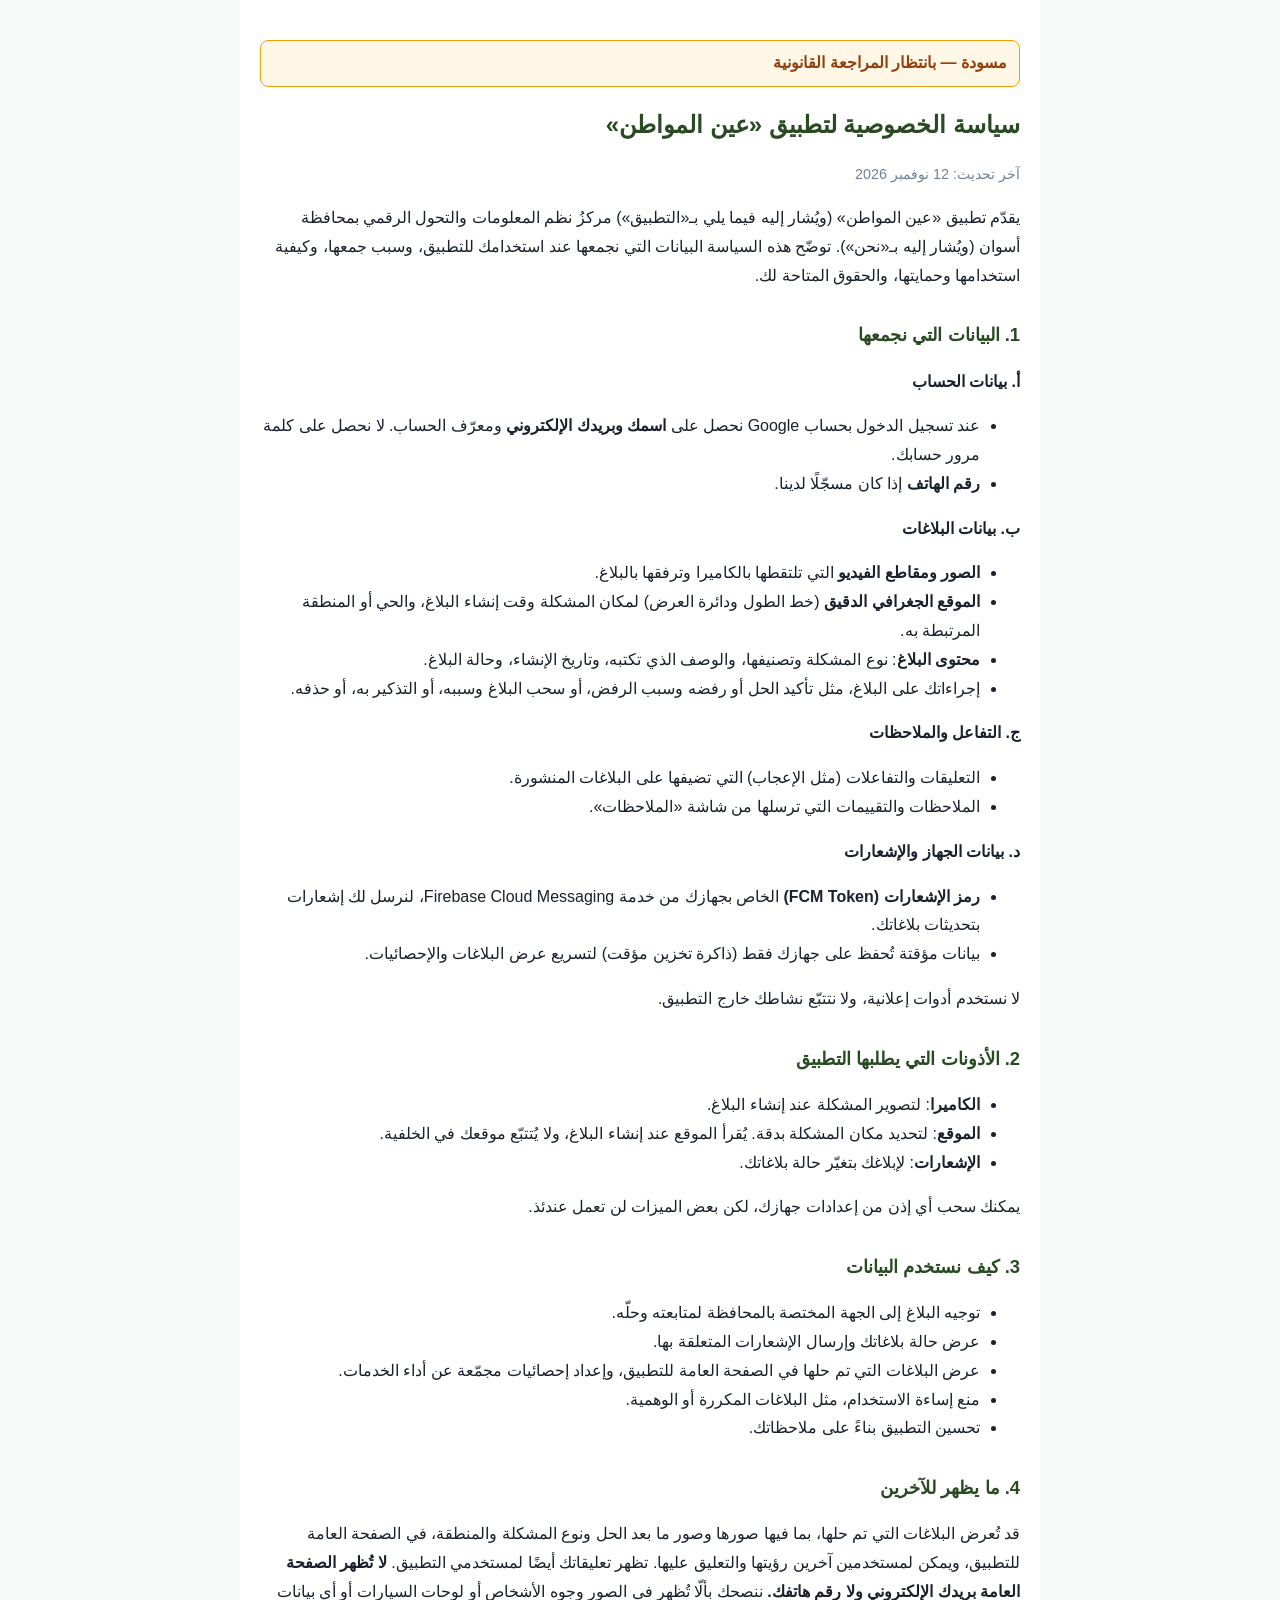
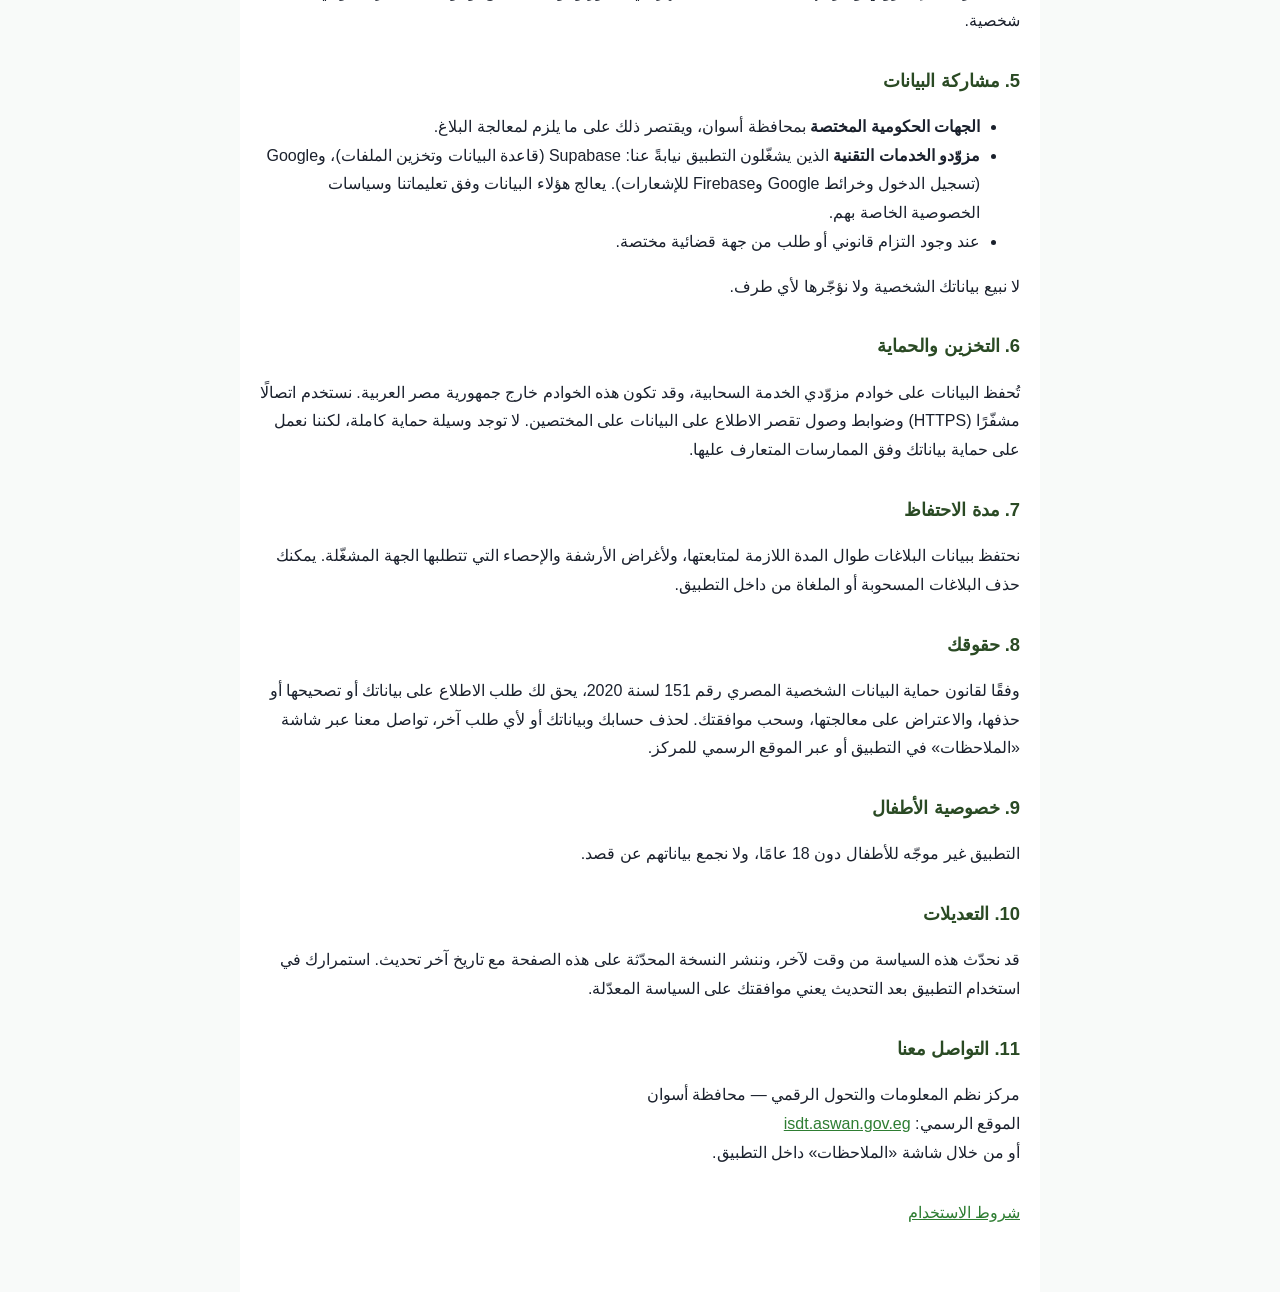
==== privacy.html @ 426bc3de "Add draft Arabic Terms of Use and Privacy Policy (pending legal review) Co-Authored-By: Claude Opus " ====
<!DOCTYPE html>
<html lang="ar" dir="rtl">
<head>
<meta charset="utf-8">
<meta name="viewport" content="width=device-width, initial-scale=1">
<title>سياسة الخصوصية — عين المواطن</title>
<link rel="stylesheet" href="style.css">
</head>
<body>
<main>
<p class="draft">مسودة — بانتظار المراجعة القانونية</p>
<h1>سياسة الخصوصية لتطبيق «عين المواطن»</h1>
<p class="meta">آخر تحديث: 12 نوفمبر 2026</p>

<p>يقدّم تطبيق «عين المواطن» (ويُشار إليه فيما يلي بـ«التطبيق») مركزُ نظم المعلومات والتحول الرقمي بمحافظة أسوان (ويُشار إليه بـ«نحن»). توضّح هذه السياسة البيانات التي نجمعها عند استخدامك للتطبيق، وسبب جمعها، وكيفية استخدامها وحمايتها، والحقوق المتاحة لك.</p>

<h2>1. البيانات التي نجمعها</h2>
<h3>أ. بيانات الحساب</h3>
<ul>
<li>عند تسجيل الدخول بحساب Google نحصل على <strong>اسمك وبريدك الإلكتروني</strong> ومعرّف الحساب. لا نحصل على كلمة مرور حسابك.</li>
<li><strong>رقم الهاتف</strong> إذا كان مسجّلًا لدينا.</li>
</ul>
<h3>ب. بيانات البلاغات</h3>
<ul>
<li><strong>الصور ومقاطع الفيديو</strong> التي تلتقطها بالكاميرا وترفقها بالبلاغ.</li>
<li><strong>الموقع الجغرافي الدقيق</strong> (خط الطول ودائرة العرض) لمكان المشكلة وقت إنشاء البلاغ، والحي أو المنطقة المرتبطة به.</li>
<li><strong>محتوى البلاغ</strong>: نوع المشكلة وتصنيفها، والوصف الذي تكتبه، وتاريخ الإنشاء، وحالة البلاغ.</li>
<li>إجراءاتك على البلاغ، مثل تأكيد الحل أو رفضه وسبب الرفض، أو سحب البلاغ وسببه، أو التذكير به، أو حذفه.</li>
</ul>
<h3>ج. التفاعل والملاحظات</h3>
<ul>
<li>التعليقات والتفاعلات (مثل الإعجاب) التي تضيفها على البلاغات المنشورة.</li>
<li>الملاحظات والتقييمات التي ترسلها من شاشة «الملاحظات».</li>
</ul>
<h3>د. بيانات الجهاز والإشعارات</h3>
<ul>
<li><strong>رمز الإشعارات (FCM Token)</strong> الخاص بجهازك من خدمة Firebase Cloud Messaging، لنرسل لك إشعارات بتحديثات بلاغاتك.</li>
<li>بيانات مؤقتة تُحفظ على جهازك فقط (ذاكرة تخزين مؤقت) لتسريع عرض البلاغات والإحصائيات.</li>
</ul>
<p>لا نستخدم أدوات إعلانية، ولا نتتبّع نشاطك خارج التطبيق.</p>

<h2>2. الأذونات التي يطلبها التطبيق</h2>
<ul>
<li><strong>الكاميرا</strong>: لتصوير المشكلة عند إنشاء البلاغ.</li>
<li><strong>الموقع</strong>: لتحديد مكان المشكلة بدقة. يُقرأ الموقع عند إنشاء البلاغ، ولا يُتتبّع موقعك في الخلفية.</li>
<li><strong>الإشعارات</strong>: لإبلاغك بتغيّر حالة بلاغاتك.</li>
</ul>
<p>يمكنك سحب أي إذن من إعدادات جهازك، لكن بعض الميزات لن تعمل عندئذ.</p>

<h2>3. كيف نستخدم البيانات</h2>
<ul>
<li>توجيه البلاغ إلى الجهة المختصة بالمحافظة لمتابعته وحلّه.</li>
<li>عرض حالة بلاغاتك وإرسال الإشعارات المتعلقة بها.</li>
<li>عرض البلاغات التي تم حلها في الصفحة العامة للتطبيق، وإعداد إحصائيات مجمّعة عن أداء الخدمات.</li>
<li>منع إساءة الاستخدام، مثل البلاغات المكررة أو الوهمية.</li>
<li>تحسين التطبيق بناءً على ملاحظاتك.</li>
</ul>

<h2>4. ما يظهر للآخرين</h2>
<p>قد تُعرض البلاغات التي تم حلها، بما فيها صورها وصور ما بعد الحل ونوع المشكلة والمنطقة، في الصفحة العامة للتطبيق، ويمكن لمستخدمين آخرين رؤيتها والتعليق عليها. تظهر تعليقاتك أيضًا لمستخدمي التطبيق. <strong>لا تُظهر الصفحة العامة بريدك الإلكتروني ولا رقم هاتفك.</strong> ننصحك بألّا تُظهر في الصور وجوه الأشخاص أو لوحات السيارات أو أي بيانات شخصية.</p>

<h2>5. مشاركة البيانات</h2>
<ul>
<li><strong>الجهات الحكومية المختصة</strong> بمحافظة أسوان، ويقتصر ذلك على ما يلزم لمعالجة البلاغ.</li>
<li><strong>مزوّدو الخدمات التقنية</strong> الذين يشغّلون التطبيق نيابةً عنا: Supabase (قاعدة البيانات وتخزين الملفات)، وGoogle (تسجيل الدخول وخرائط Google وFirebase للإشعارات). يعالج هؤلاء البيانات وفق تعليماتنا وسياسات الخصوصية الخاصة بهم.</li>
<li>عند وجود التزام قانوني أو طلب من جهة قضائية مختصة.</li>
</ul>
<p>لا نبيع بياناتك الشخصية ولا نؤجّرها لأي طرف.</p>

<h2>6. التخزين والحماية</h2>
<p>تُحفظ البيانات على خوادم مزوّدي الخدمة السحابية، وقد تكون هذه الخوادم خارج جمهورية مصر العربية. نستخدم اتصالًا مشفّرًا (HTTPS) وضوابط وصول تقصر الاطلاع على البيانات على المختصين. لا توجد وسيلة حماية كاملة، لكننا نعمل على حماية بياناتك وفق الممارسات المتعارف عليها.</p>

<h2>7. مدة الاحتفاظ</h2>
<p>نحتفظ ببيانات البلاغات طوال المدة اللازمة لمتابعتها، ولأغراض الأرشفة والإحصاء التي تتطلبها الجهة المشغّلة. يمكنك حذف البلاغات المسحوبة أو الملغاة من داخل التطبيق.</p>

<h2>8. حقوقك</h2>
<p>وفقًا لقانون حماية البيانات الشخصية المصري رقم 151 لسنة 2020، يحق لك طلب الاطلاع على بياناتك أو تصحيحها أو حذفها، والاعتراض على معالجتها، وسحب موافقتك. لحذف حسابك وبياناتك أو لأي طلب آخر، تواصل معنا عبر شاشة «الملاحظات» في التطبيق أو عبر الموقع الرسمي للمركز.</p>

<h2>9. خصوصية الأطفال</h2>
<p>التطبيق غير موجّه للأطفال دون 18 عامًا، ولا نجمع بياناتهم عن قصد.</p>

<h2>10. التعديلات</h2>
<p>قد نحدّث هذه السياسة من وقت لآخر، وننشر النسخة المحدّثة على هذه الصفحة مع تاريخ آخر تحديث. استمرارك في استخدام التطبيق بعد التحديث يعني موافقتك على السياسة المعدّلة.</p>

<h2>11. التواصل معنا</h2>
<p>مركز نظم المعلومات والتحول الرقمي — محافظة أسوان<br>
الموقع الرسمي: <a href="https://isdt.aswan.gov.eg">isdt.aswan.gov.eg</a><br>
أو من خلال شاشة «الملاحظات» داخل التطبيق.</p>

<p class="nav"><a href="terms.html">شروط الاستخدام</a></p>
</main>
</body>
</html>
---- style.css ----
body {
  margin: 0;
  background: #f8faf9;
  color: #1a202c;
  font-family: "Tajawal", "Segoe UI", Tahoma, Arial, sans-serif;
  line-height: 1.8;
}
main {
  max-width: 760px;
  margin: 0 auto;
  padding: 24px 20px 48px;
  background: #fff;
}
h1 { font-size: 1.5rem; color: #2a4a24; margin-top: 8px; }
h2 { font-size: 1.15rem; color: #2a4a24; margin-top: 28px; }
h3 { font-size: 1rem; margin-bottom: 4px; }
a { color: #2e7d32; }
.meta { color: #718096; font-size: 0.9rem; }
.draft {
  background: #fff7e6;
  border: 1px solid #f59e0b;
  color: #92400e;
  padding: 8px 12px;
  border-radius: 8px;
  font-weight: 700;
}
.nav { margin-top: 32px; }
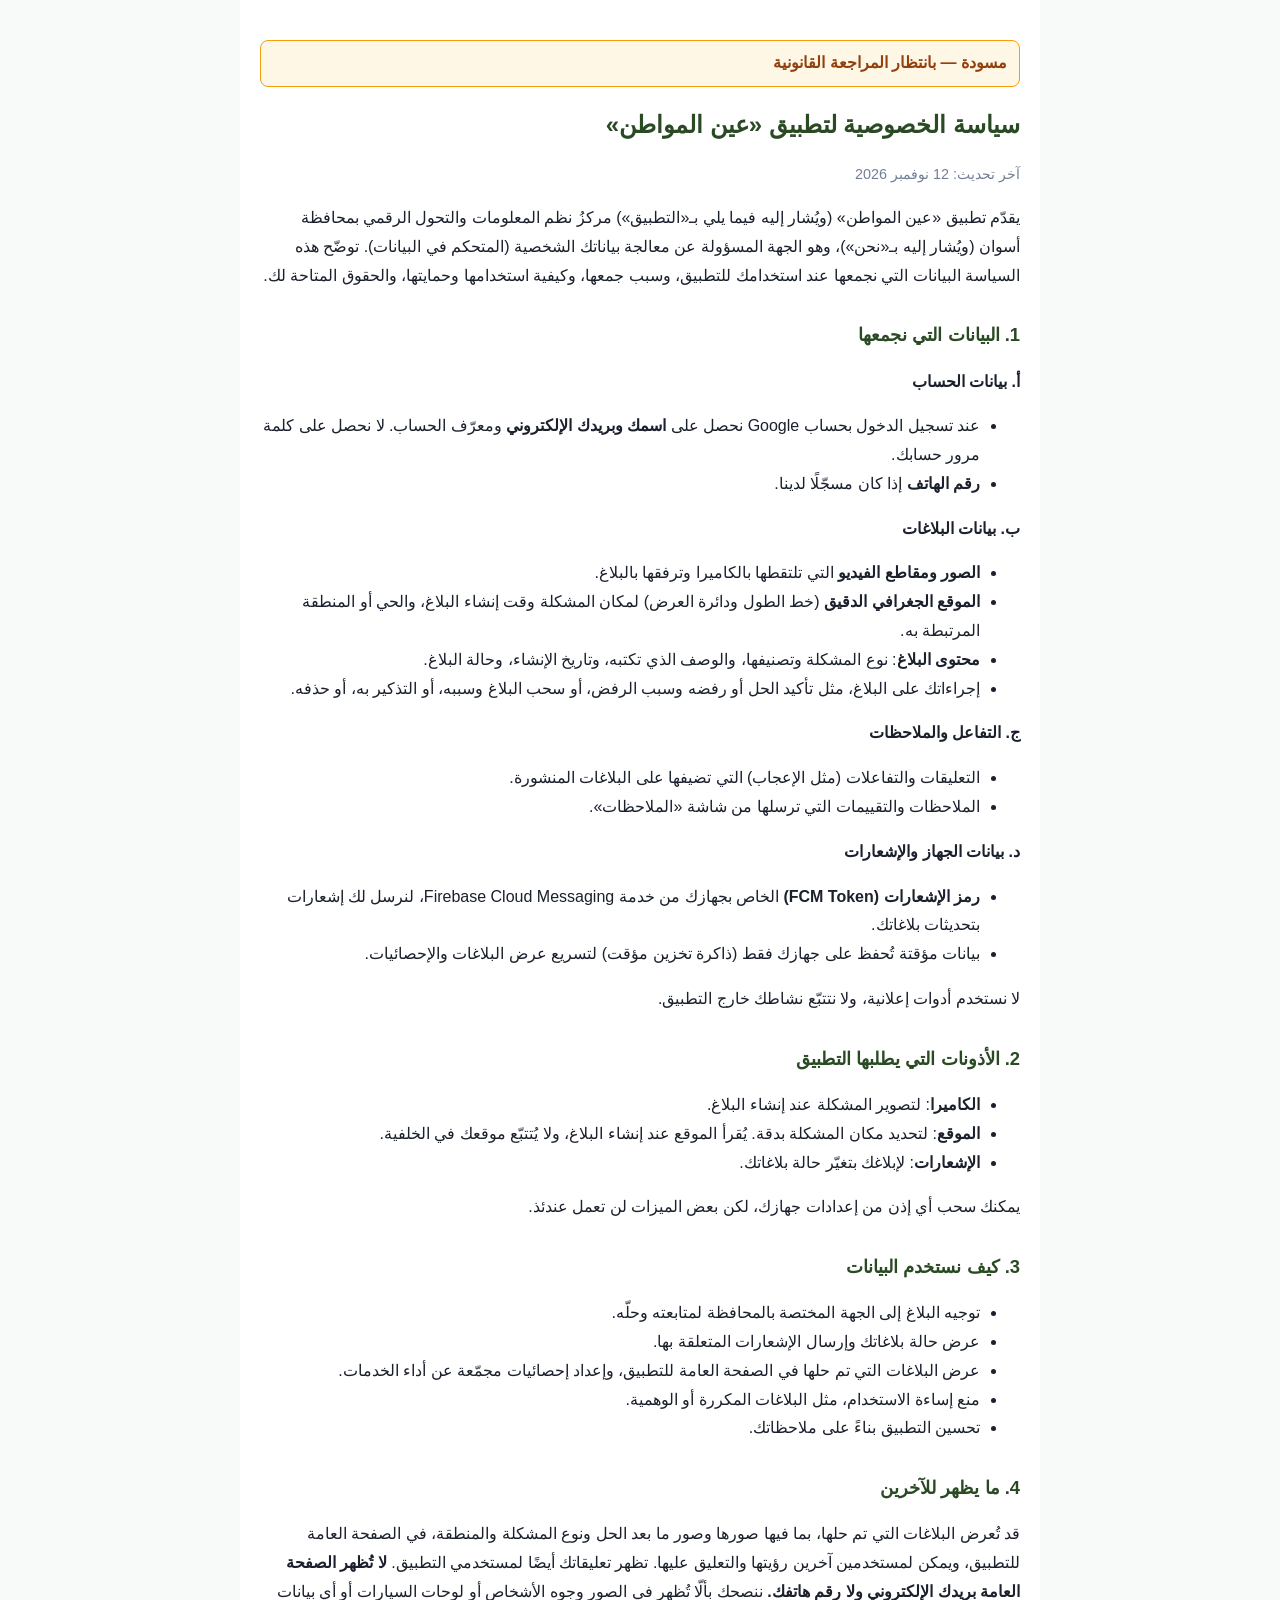
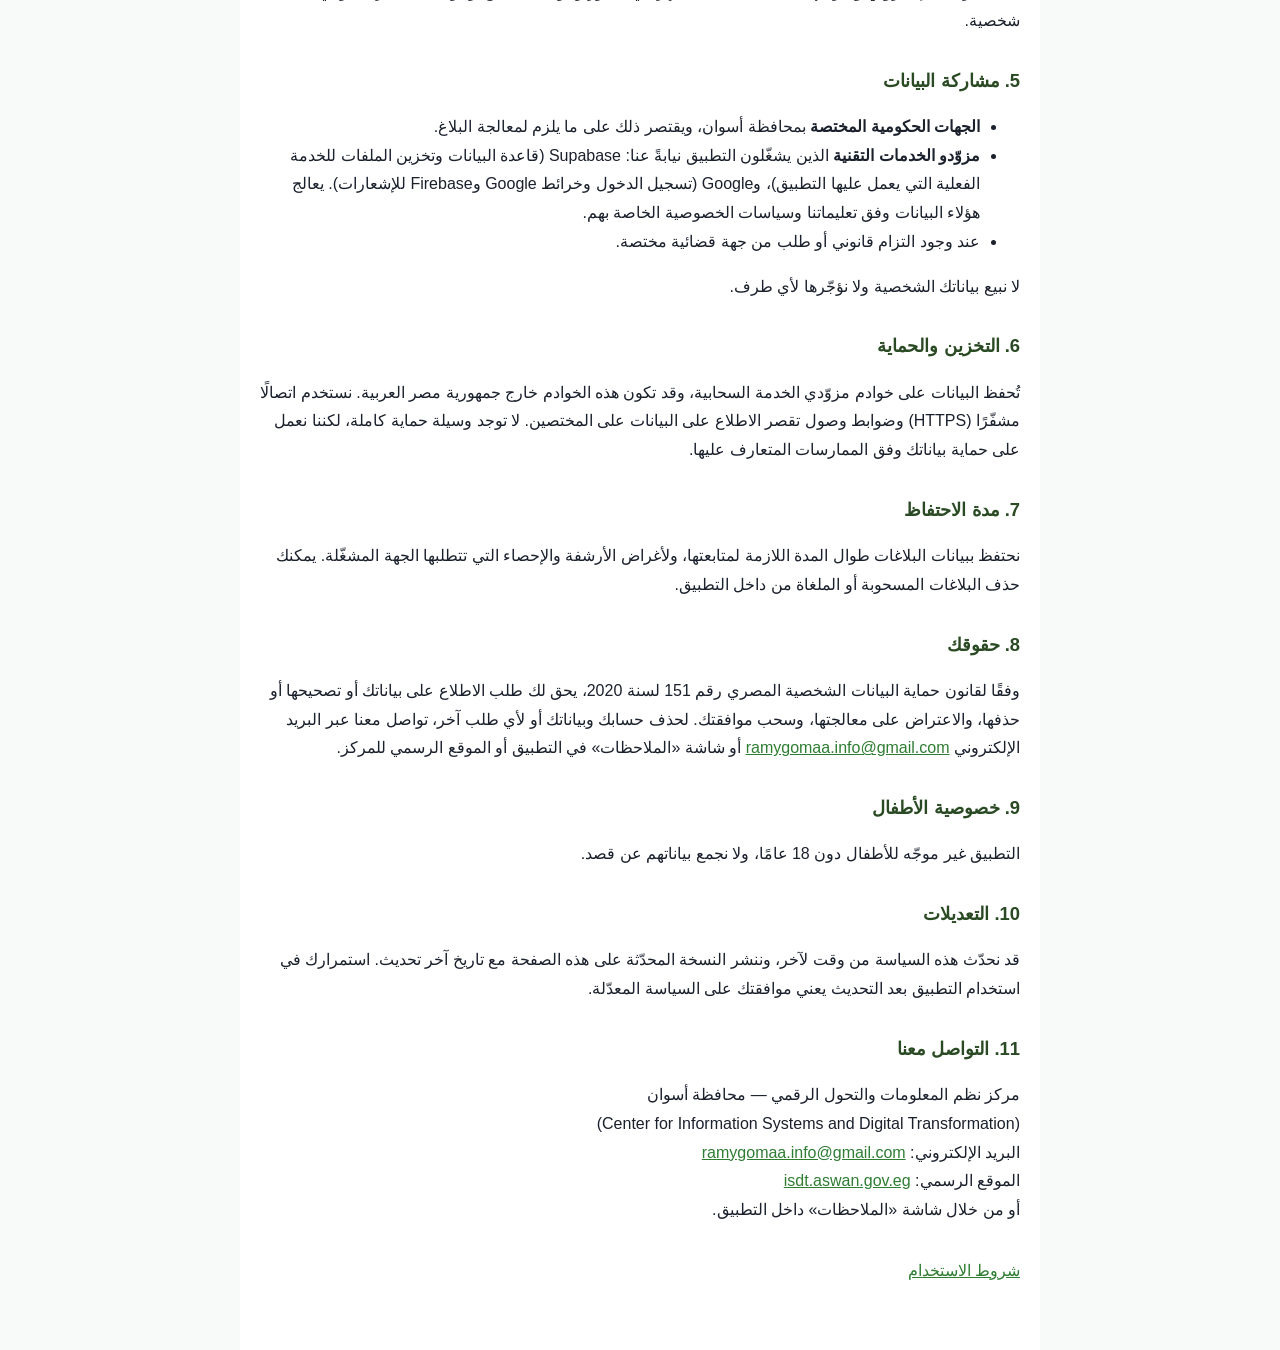
==== commit 80433577: "Add data controller, contact email and production backend note (board answer LOD-15) Co-Authored-By:" ====
--- a/privacy.html
+++ b/privacy.html
@@ -12,7 +12,7 @@
 <h1>سياسة الخصوصية لتطبيق «عين المواطن»</h1>
 <p class="meta">آخر تحديث: 12 نوفمبر 2026</p>
 
-<p>يقدّم تطبيق «عين المواطن» (ويُشار إليه فيما يلي بـ«التطبيق») مركزُ نظم المعلومات والتحول الرقمي بمحافظة أسوان (ويُشار إليه بـ«نحن»). توضّح هذه السياسة البيانات التي نجمعها عند استخدامك للتطبيق، وسبب جمعها، وكيفية استخدامها وحمايتها، والحقوق المتاحة لك.</p>
+<p>يقدّم تطبيق «عين المواطن» (ويُشار إليه فيما يلي بـ«التطبيق») مركزُ نظم المعلومات والتحول الرقمي بمحافظة أسوان (ويُشار إليه بـ«نحن»)، وهو الجهة المسؤولة عن معالجة بياناتك الشخصية (المتحكم في البيانات). توضّح هذه السياسة البيانات التي نجمعها عند استخدامك للتطبيق، وسبب جمعها، وكيفية استخدامها وحمايتها، والحقوق المتاحة لك.</p>
 
 <h2>1. البيانات التي نجمعها</h2>
 <h3>أ. بيانات الحساب</h3>
@@ -62,7 +62,7 @@
 <h2>5. مشاركة البيانات</h2>
 <ul>
 <li><strong>الجهات الحكومية المختصة</strong> بمحافظة أسوان، ويقتصر ذلك على ما يلزم لمعالجة البلاغ.</li>
-<li><strong>مزوّدو الخدمات التقنية</strong> الذين يشغّلون التطبيق نيابةً عنا: Supabase (قاعدة البيانات وتخزين الملفات)، وGoogle (تسجيل الدخول وخرائط Google وFirebase للإشعارات). يعالج هؤلاء البيانات وفق تعليماتنا وسياسات الخصوصية الخاصة بهم.</li>
+<li><strong>مزوّدو الخدمات التقنية</strong> الذين يشغّلون التطبيق نيابةً عنا: Supabase (قاعدة البيانات وتخزين الملفات للخدمة الفعلية التي يعمل عليها التطبيق)، وGoogle (تسجيل الدخول وخرائط Google وFirebase للإشعارات). يعالج هؤلاء البيانات وفق تعليماتنا وسياسات الخصوصية الخاصة بهم.</li>
 <li>عند وجود التزام قانوني أو طلب من جهة قضائية مختصة.</li>
 </ul>
 <p>لا نبيع بياناتك الشخصية ولا نؤجّرها لأي طرف.</p>
@@ -74,7 +74,7 @@
 <p>نحتفظ ببيانات البلاغات طوال المدة اللازمة لمتابعتها، ولأغراض الأرشفة والإحصاء التي تتطلبها الجهة المشغّلة. يمكنك حذف البلاغات المسحوبة أو الملغاة من داخل التطبيق.</p>
 
 <h2>8. حقوقك</h2>
-<p>وفقًا لقانون حماية البيانات الشخصية المصري رقم 151 لسنة 2020، يحق لك طلب الاطلاع على بياناتك أو تصحيحها أو حذفها، والاعتراض على معالجتها، وسحب موافقتك. لحذف حسابك وبياناتك أو لأي طلب آخر، تواصل معنا عبر شاشة «الملاحظات» في التطبيق أو عبر الموقع الرسمي للمركز.</p>
+<p>وفقًا لقانون حماية البيانات الشخصية المصري رقم 151 لسنة 2020، يحق لك طلب الاطلاع على بياناتك أو تصحيحها أو حذفها، والاعتراض على معالجتها، وسحب موافقتك. لحذف حسابك وبياناتك أو لأي طلب آخر، تواصل معنا عبر البريد الإلكتروني <a href="mailto:ramygomaa.info@gmail.com">ramygomaa.info@gmail.com</a> أو شاشة «الملاحظات» في التطبيق أو الموقع الرسمي للمركز.</p>
 
 <h2>9. خصوصية الأطفال</h2>
 <p>التطبيق غير موجّه للأطفال دون 18 عامًا، ولا نجمع بياناتهم عن قصد.</p>
@@ -84,6 +84,8 @@
 
 <h2>11. التواصل معنا</h2>
 <p>مركز نظم المعلومات والتحول الرقمي — محافظة أسوان<br>
+(Center for Information Systems and Digital Transformation)<br>
+البريد الإلكتروني: <a href="mailto:ramygomaa.info@gmail.com">ramygomaa.info@gmail.com</a><br>
 الموقع الرسمي: <a href="https://isdt.aswan.gov.eg">isdt.aswan.gov.eg</a><br>
 أو من خلال شاشة «الملاحظات» داخل التطبيق.</p>
 
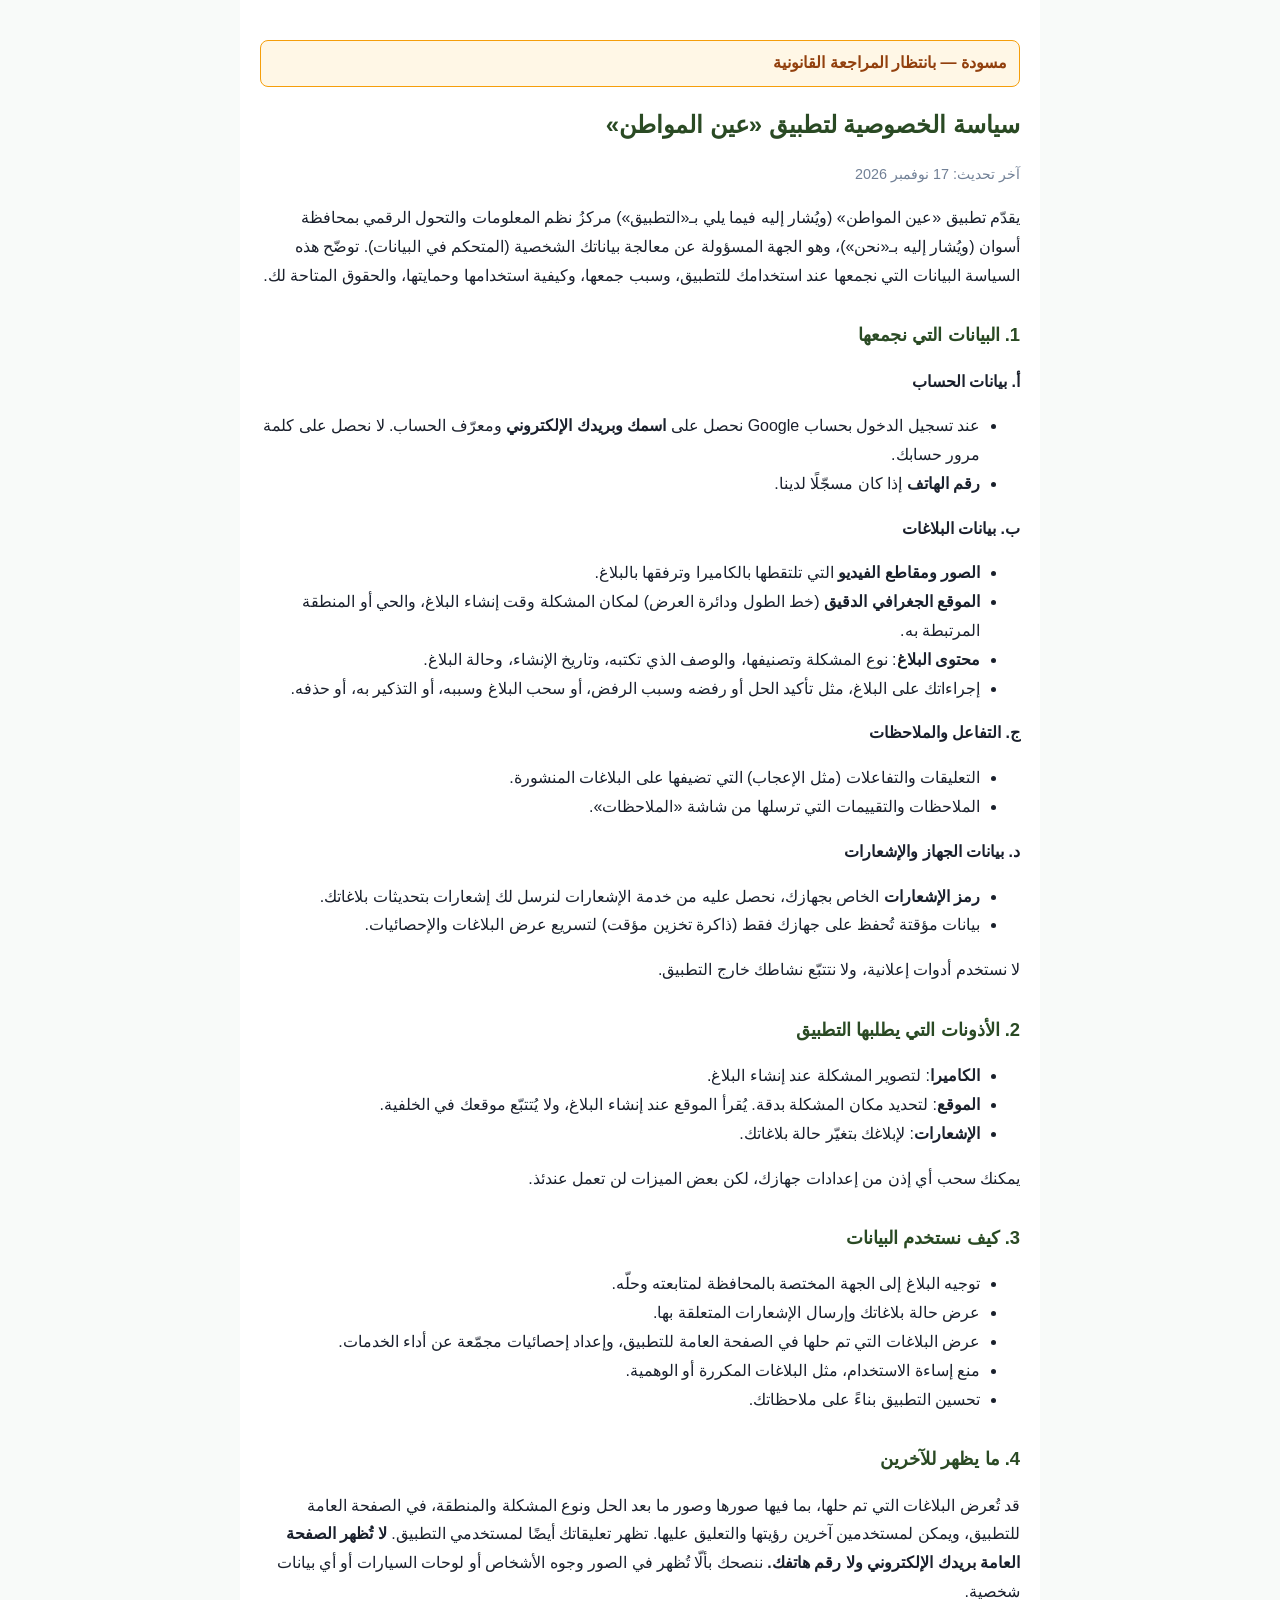
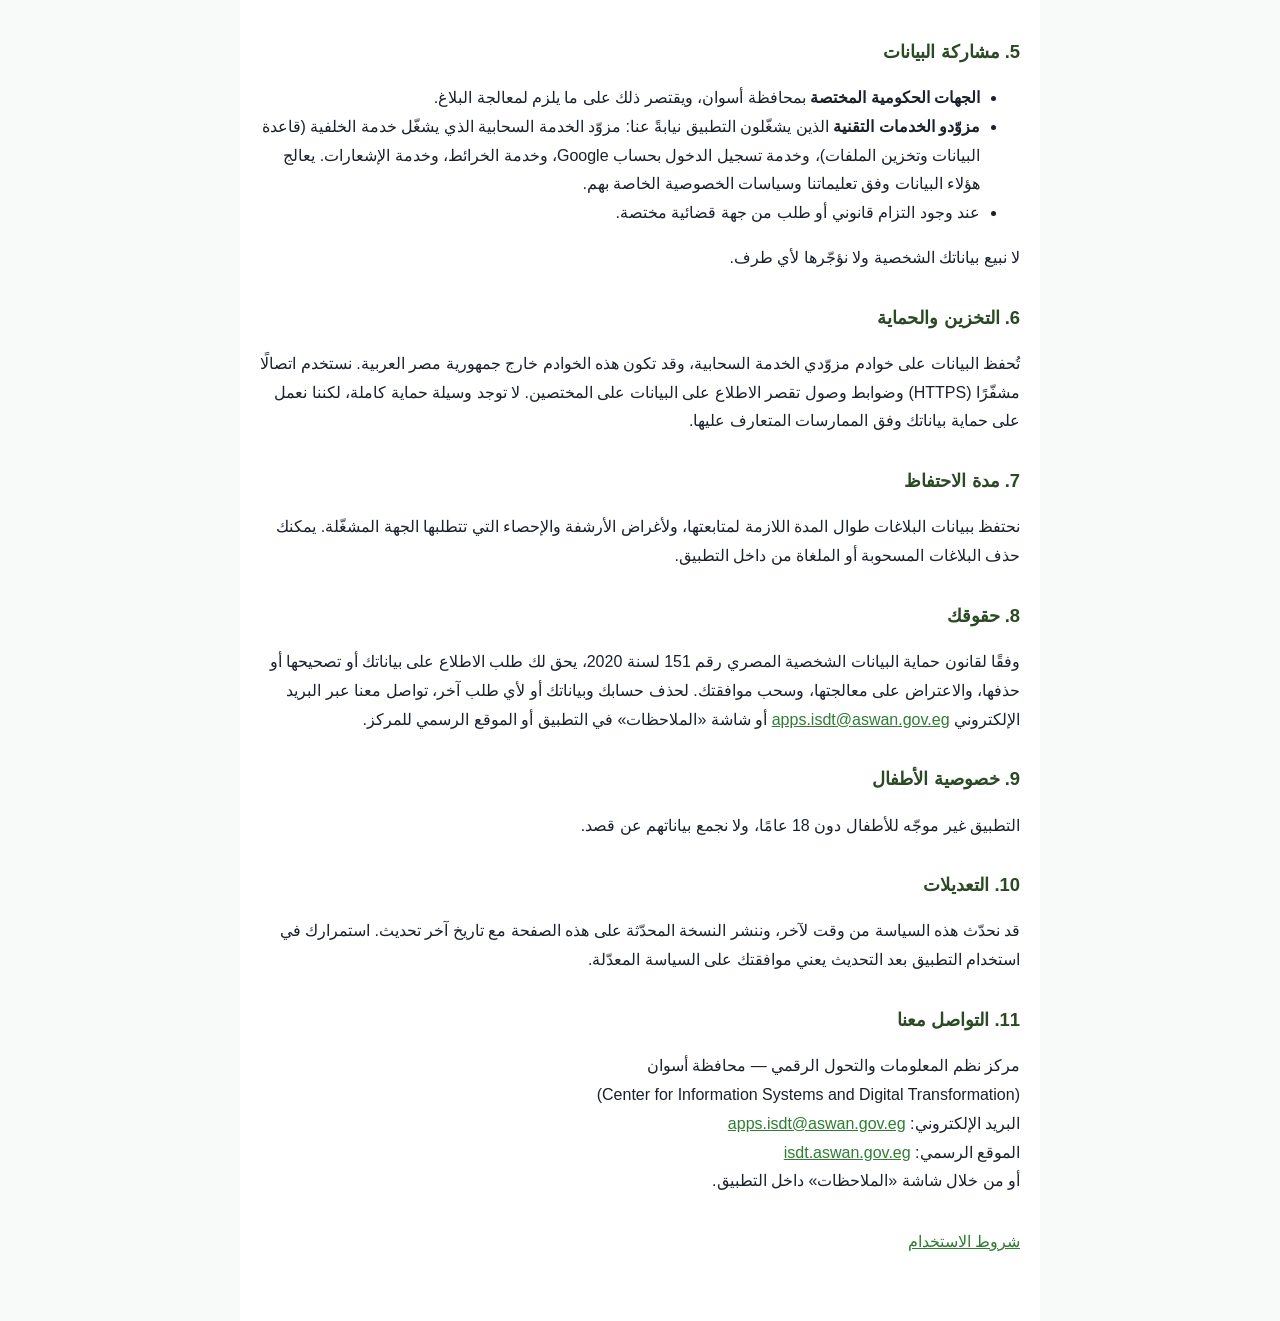
==== commit 4690131d: "Drop vendor names, use apps.isdt@aswan.gov.eg as contact (LOD-1026) Board decision: privacy policy n" ====
--- a/privacy.html
+++ b/privacy.html
@@ -10,7 +10,7 @@
 <main>
 <p class="draft">مسودة — بانتظار المراجعة القانونية</p>
 <h1>سياسة الخصوصية لتطبيق «عين المواطن»</h1>
-<p class="meta">آخر تحديث: 12 نوفمبر 2026</p>
+<p class="meta">آخر تحديث: 17 نوفمبر 2026</p>
 
 <p>يقدّم تطبيق «عين المواطن» (ويُشار إليه فيما يلي بـ«التطبيق») مركزُ نظم المعلومات والتحول الرقمي بمحافظة أسوان (ويُشار إليه بـ«نحن»)، وهو الجهة المسؤولة عن معالجة بياناتك الشخصية (المتحكم في البيانات). توضّح هذه السياسة البيانات التي نجمعها عند استخدامك للتطبيق، وسبب جمعها، وكيفية استخدامها وحمايتها، والحقوق المتاحة لك.</p>
 
@@ -34,7 +34,7 @@
 </ul>
 <h3>د. بيانات الجهاز والإشعارات</h3>
 <ul>
-<li><strong>رمز الإشعارات (FCM Token)</strong> الخاص بجهازك من خدمة Firebase Cloud Messaging، لنرسل لك إشعارات بتحديثات بلاغاتك.</li>
+<li><strong>رمز الإشعارات</strong> الخاص بجهازك، نحصل عليه من خدمة الإشعارات لنرسل لك إشعارات بتحديثات بلاغاتك.</li>
 <li>بيانات مؤقتة تُحفظ على جهازك فقط (ذاكرة تخزين مؤقت) لتسريع عرض البلاغات والإحصائيات.</li>
 </ul>
 <p>لا نستخدم أدوات إعلانية، ولا نتتبّع نشاطك خارج التطبيق.</p>
@@ -62,7 +62,7 @@
 <h2>5. مشاركة البيانات</h2>
 <ul>
 <li><strong>الجهات الحكومية المختصة</strong> بمحافظة أسوان، ويقتصر ذلك على ما يلزم لمعالجة البلاغ.</li>
-<li><strong>مزوّدو الخدمات التقنية</strong> الذين يشغّلون التطبيق نيابةً عنا: Supabase (قاعدة البيانات وتخزين الملفات للخدمة الفعلية التي يعمل عليها التطبيق)، وGoogle (تسجيل الدخول وخرائط Google وFirebase للإشعارات). يعالج هؤلاء البيانات وفق تعليماتنا وسياسات الخصوصية الخاصة بهم.</li>
+<li><strong>مزوّدو الخدمات التقنية</strong> الذين يشغّلون التطبيق نيابةً عنا: مزوّد الخدمة السحابية الذي يشغّل خدمة الخلفية (قاعدة البيانات وتخزين الملفات)، وخدمة تسجيل الدخول بحساب Google، وخدمة الخرائط، وخدمة الإشعارات. يعالج هؤلاء البيانات وفق تعليماتنا وسياسات الخصوصية الخاصة بهم.</li>
 <li>عند وجود التزام قانوني أو طلب من جهة قضائية مختصة.</li>
 </ul>
 <p>لا نبيع بياناتك الشخصية ولا نؤجّرها لأي طرف.</p>
@@ -74,7 +74,7 @@
 <p>نحتفظ ببيانات البلاغات طوال المدة اللازمة لمتابعتها، ولأغراض الأرشفة والإحصاء التي تتطلبها الجهة المشغّلة. يمكنك حذف البلاغات المسحوبة أو الملغاة من داخل التطبيق.</p>
 
 <h2>8. حقوقك</h2>
-<p>وفقًا لقانون حماية البيانات الشخصية المصري رقم 151 لسنة 2020، يحق لك طلب الاطلاع على بياناتك أو تصحيحها أو حذفها، والاعتراض على معالجتها، وسحب موافقتك. لحذف حسابك وبياناتك أو لأي طلب آخر، تواصل معنا عبر البريد الإلكتروني <a href="mailto:ramygomaa.info@gmail.com">ramygomaa.info@gmail.com</a> أو شاشة «الملاحظات» في التطبيق أو الموقع الرسمي للمركز.</p>
+<p>وفقًا لقانون حماية البيانات الشخصية المصري رقم 151 لسنة 2020، يحق لك طلب الاطلاع على بياناتك أو تصحيحها أو حذفها، والاعتراض على معالجتها، وسحب موافقتك. لحذف حسابك وبياناتك أو لأي طلب آخر، تواصل معنا عبر البريد الإلكتروني <a href="mailto:apps.isdt@aswan.gov.eg">apps.isdt@aswan.gov.eg</a> أو شاشة «الملاحظات» في التطبيق أو الموقع الرسمي للمركز.</p>
 
 <h2>9. خصوصية الأطفال</h2>
 <p>التطبيق غير موجّه للأطفال دون 18 عامًا، ولا نجمع بياناتهم عن قصد.</p>
@@ -85,7 +85,7 @@
 <h2>11. التواصل معنا</h2>
 <p>مركز نظم المعلومات والتحول الرقمي — محافظة أسوان<br>
 (Center for Information Systems and Digital Transformation)<br>
-البريد الإلكتروني: <a href="mailto:ramygomaa.info@gmail.com">ramygomaa.info@gmail.com</a><br>
+البريد الإلكتروني: <a href="mailto:apps.isdt@aswan.gov.eg">apps.isdt@aswan.gov.eg</a><br>
 الموقع الرسمي: <a href="https://isdt.aswan.gov.eg">isdt.aswan.gov.eg</a><br>
 أو من خلال شاشة «الملاحظات» داخل التطبيق.</p>
 
